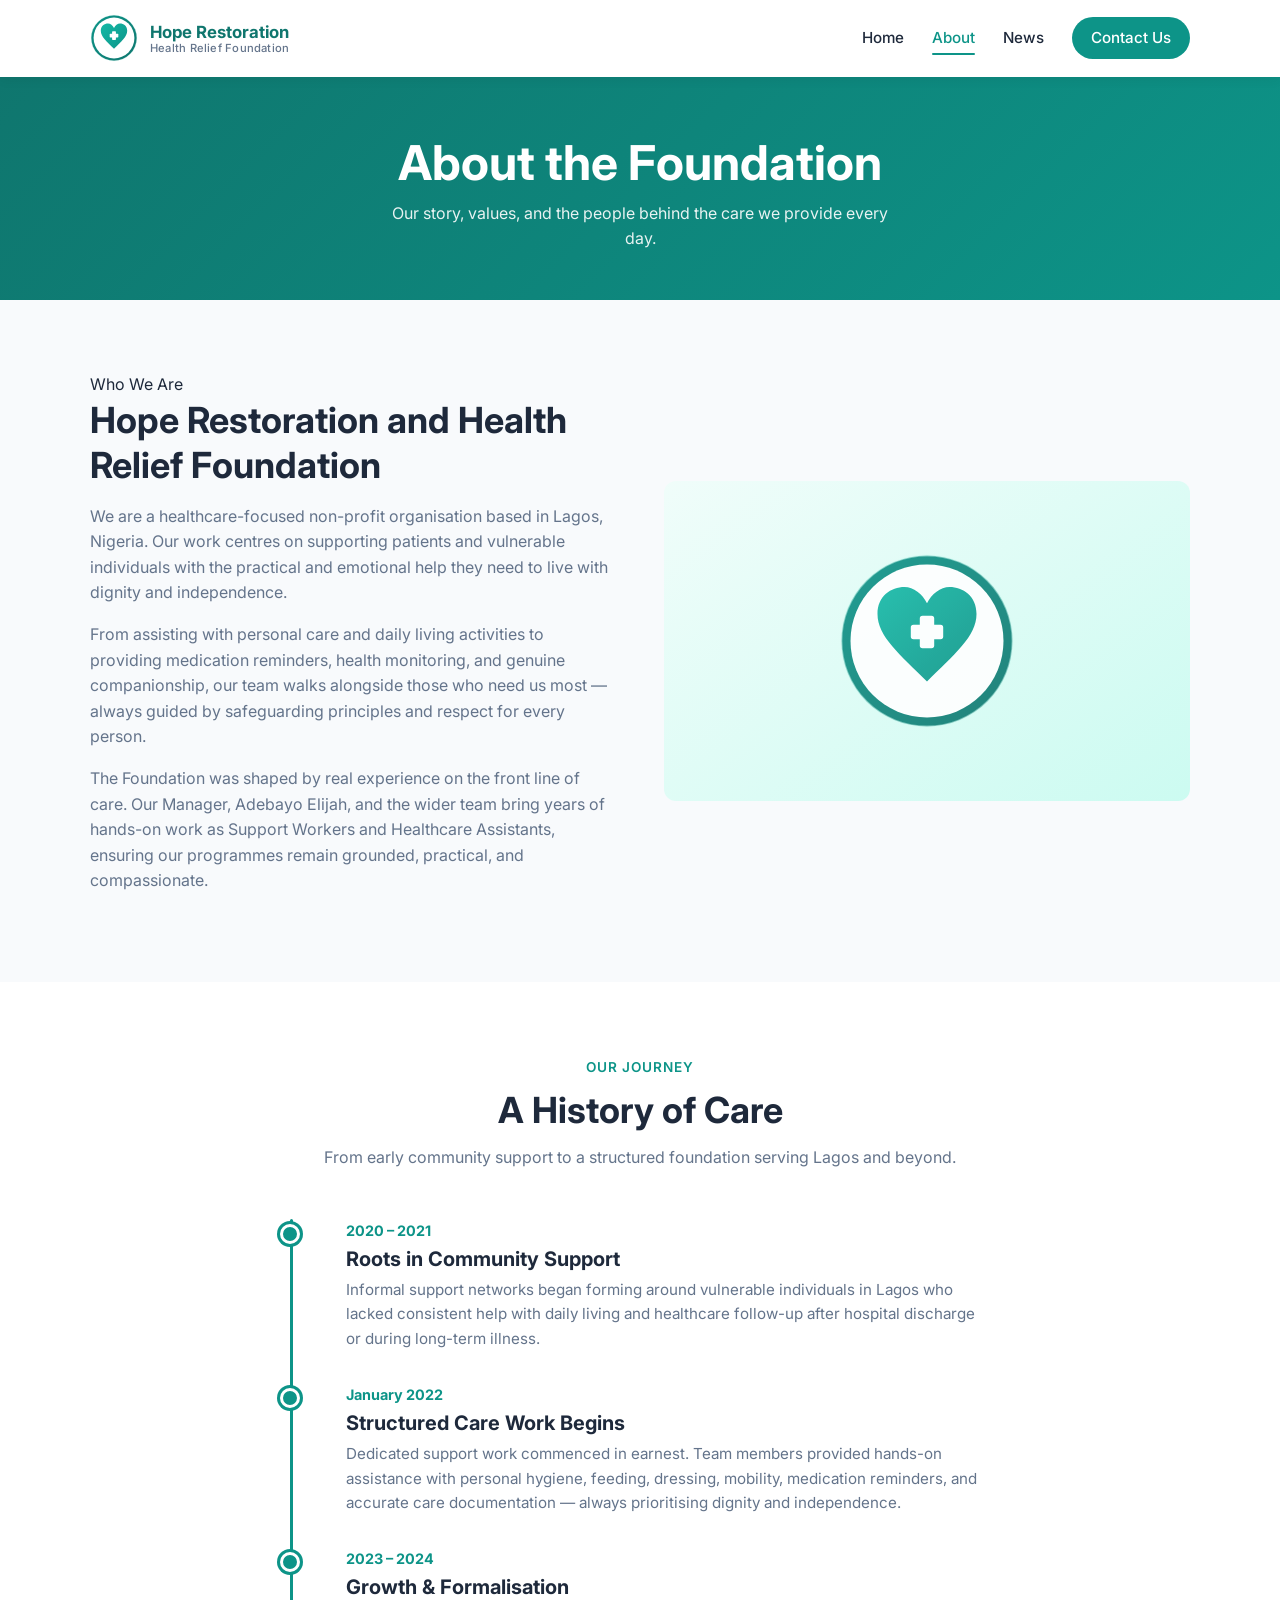
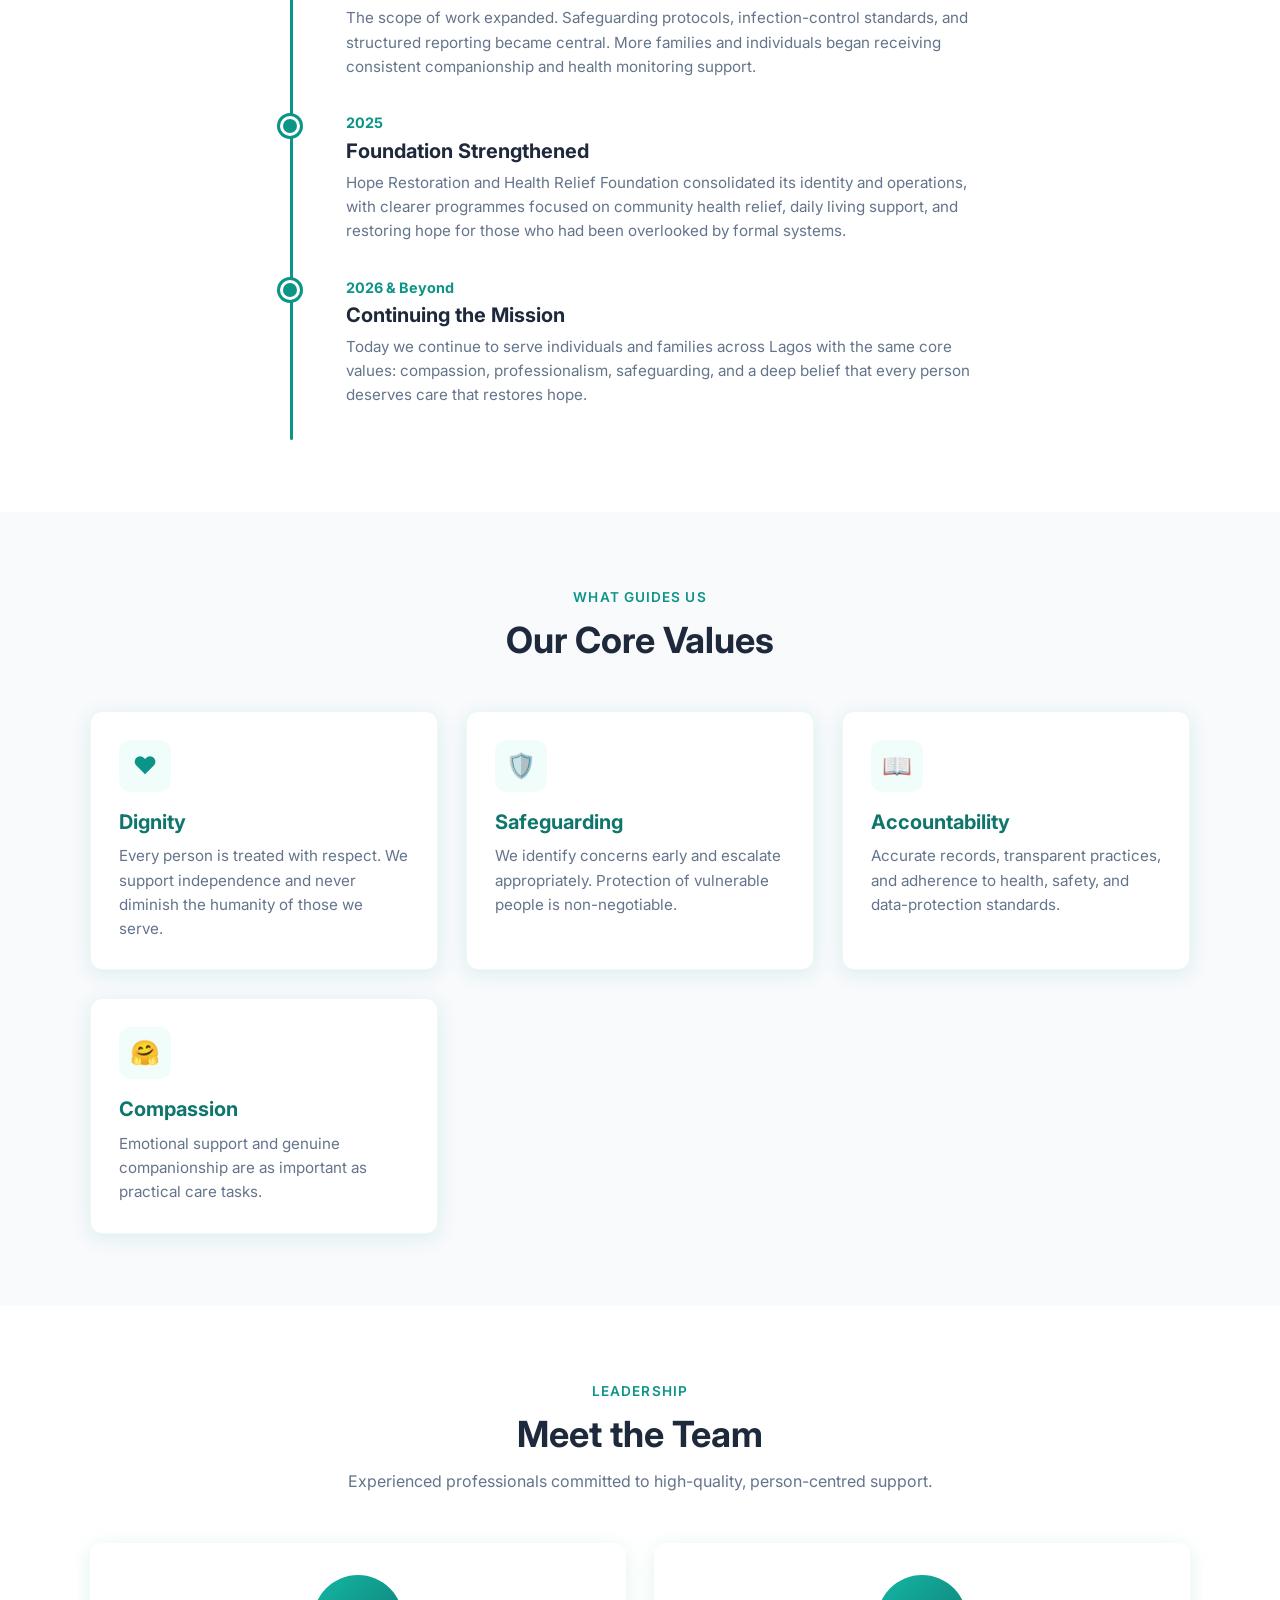
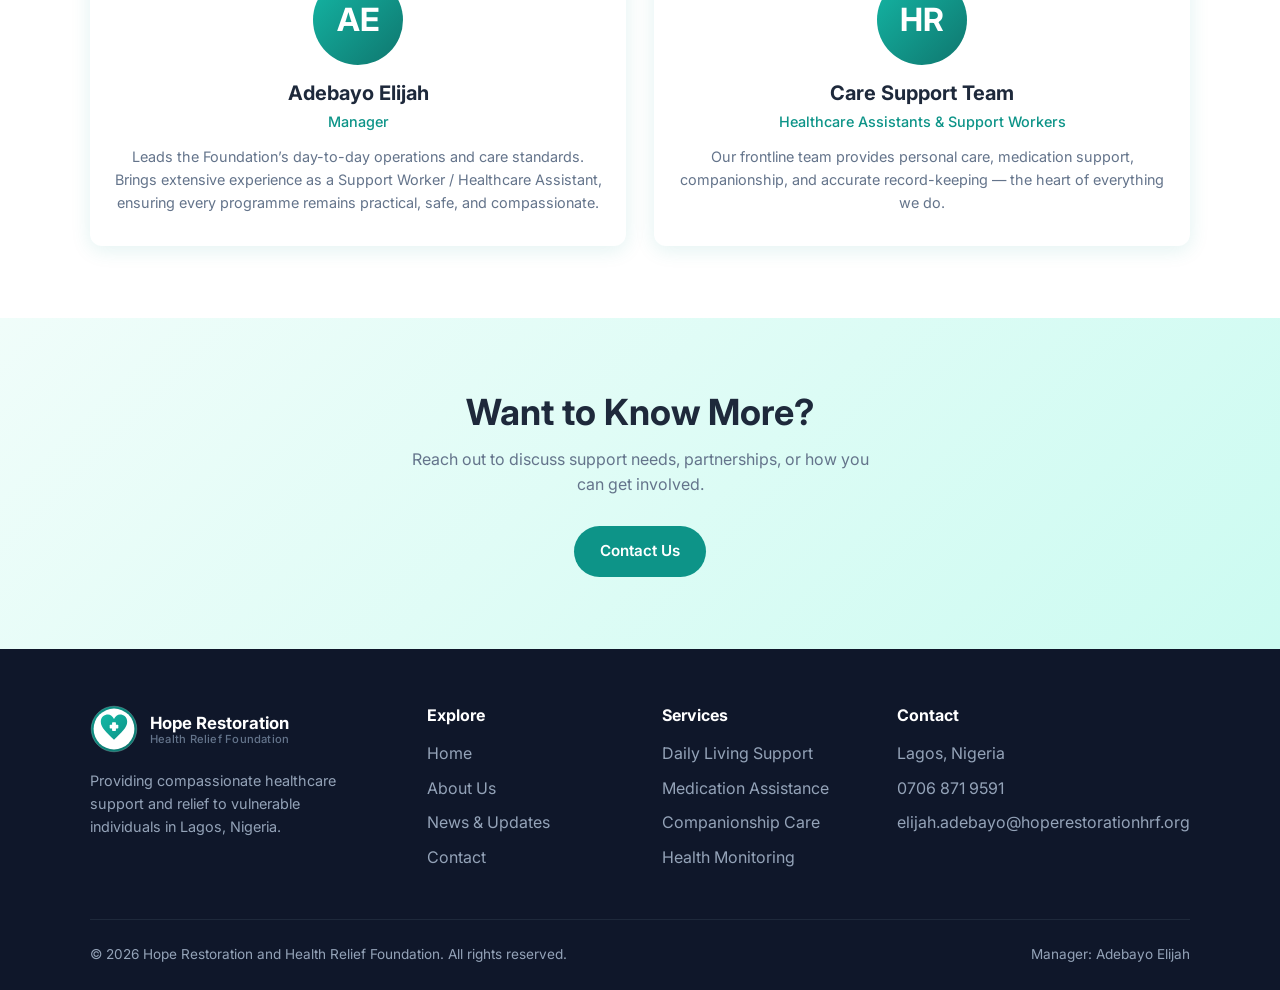
==== about.html @ 7fd4b3f9 "Add About, News and Contact pages - site complete" ====
<!DOCTYPE html>
<html lang="en">
<head>
  <meta charset="UTF-8" />
  <meta name="viewport" content="width=device-width, initial-scale=1.0" />
  <meta name="description" content="About Hope Restoration and Health Relief Foundation — our history, mission, and the team supporting vulnerable individuals in Lagos, Nigeria." />
  <title>About Us | Hope Restoration & Health Relief Foundation</title>
  <link rel="icon" href="favicon.svg" type="image/svg+xml" />
  <link rel="preconnect" href="https://fonts.googleapis.com" />
  <link rel="preconnect" href="https://fonts.gstatic.com" crossorigin />
  <link href="https://fonts.googleapis.com/css2?family=Inter:wght@400;500;600;700&display=swap" rel="stylesheet" />
  <link rel="stylesheet" href="css/styles.css" />
</head>
<body>
  <header class="header">
    <div class="container">
      <nav class="nav" aria-label="Main navigation">
        <a href="index.html" class="logo">
          <img src="images/logo.svg" alt="Hope Restoration Logo" width="48" height="48" />
          <div class="logo-text">
            <span>Hope Restoration</span>
            <span>Health Relief Foundation</span>
          </div>
        </a>
        <button class="menu-toggle" aria-label="Toggle menu" aria-expanded="false">
          <span></span><span></span><span></span>
        </button>
        <div class="nav-links">
          <a href="index.html">Home</a>
          <a href="about.html" class="active">About</a>
          <a href="news.html">News</a>
          <a href="contact.html" class="nav-cta">Contact Us</a>
        </div>
      </nav>
    </div>
  </header>

  <section class="page-hero">
    <div class="container">
      <h1>About the Foundation</h1>
      <p>Our story, values, and the people behind the care we provide every day.</p>
    </div>
  </section>

  <!-- Who We Are -->
  <section class="section">
    <div class="container">
      <div class="mission-grid">
        <div class="mission-content">
          <span class="eyebrow">Who We Are</span>
          <h2>Hope Restoration and Health Relief Foundation</h2>
          <p>
            We are a healthcare-focused non-profit organisation based in Lagos, Nigeria. 
            Our work centres on supporting patients and vulnerable individuals with the practical 
            and emotional help they need to live with dignity and independence.
          </p>
          <p>
            From assisting with personal care and daily living activities to providing medication 
            reminders, health monitoring, and genuine companionship, our team walks alongside those 
            who need us most — always guided by safeguarding principles and respect for every person.
          </p>
          <p>
            The Foundation was shaped by real experience on the front line of care. Our Manager, 
            Adebayo Elijah, and the wider team bring years of hands-on work as Support Workers and 
            Healthcare Assistants, ensuring our programmes remain grounded, practical, and compassionate.
          </p>
        </div>
        <div class="mission-image">
          <img src="images/logo.svg" alt="Foundation logo" width="180" height="180" />
        </div>
      </div>
    </div>
  </section>

  <!-- History / Timeline -->
  <section class="section bg-white">
    <div class="container">
      <div class="section-header">
        <span class="eyebrow">Our Journey</span>
        <h2>A History of Care</h2>
        <p>From early community support to a structured foundation serving Lagos and beyond.</p>
      </div>
      <div class="timeline">
        <div class="timeline-item">
          <div class="year">2020 – 2021</div>
          <h3>Roots in Community Support</h3>
          <p>
            Informal support networks began forming around vulnerable individuals in Lagos who lacked 
            consistent help with daily living and healthcare follow-up after hospital discharge or during long-term illness.
          </p>
        </div>
        <div class="timeline-item">
          <div class="year">January 2022</div>
          <h3>Structured Care Work Begins</h3>
          <p>
            Dedicated support work commenced in earnest. Team members provided hands-on assistance with 
            personal hygiene, feeding, dressing, mobility, medication reminders, and accurate care documentation — 
            always prioritising dignity and independence.
          </p>
        </div>
        <div class="timeline-item">
          <div class="year">2023 – 2024</div>
          <h3>Growth &amp; Formalisation</h3>
          <p>
            The scope of work expanded. Safeguarding protocols, infection-control standards, and structured 
            reporting became central. More families and individuals began receiving consistent companionship 
            and health monitoring support.
          </p>
        </div>
        <div class="timeline-item">
          <div class="year">2025</div>
          <h3>Foundation Strengthened</h3>
          <p>
            Hope Restoration and Health Relief Foundation consolidated its identity and operations, 
            with clearer programmes focused on community health relief, daily living support, and 
            restoring hope for those who had been overlooked by formal systems.
          </p>
        </div>
        <div class="timeline-item">
          <div class="year">2026 &amp; Beyond</div>
          <h3>Continuing the Mission</h3>
          <p>
            Today we continue to serve individuals and families across Lagos with the same core values: 
            compassion, professionalism, safeguarding, and a deep belief that every person deserves care that restores hope.
          </p>
        </div>
      </div>
    </div>
  </section>

  <!-- Values -->
  <section class="section">
    <div class="container">
      <div class="section-header">
        <span class="eyebrow">What Guides Us</span>
        <h2>Our Core Values</h2>
      </div>
      <div class="cards">
        <article class="card">
          <div class="card-icon">❤️</div>
          <h3>Dignity</h3>
          <p>Every person is treated with respect. We support independence and never diminish the humanity of those we serve.</p>
        </article>
        <article class="card">
          <div class="card-icon">🛡️</div>
          <h3>Safeguarding</h3>
          <p>We identify concerns early and escalate appropriately. Protection of vulnerable people is non-negotiable.</p>
        </article>
        <article class="card">
          <div class="card-icon">📖</div>
          <h3>Accountability</h3>
          <p>Accurate records, transparent practices, and adherence to health, safety, and data-protection standards.</p>
        </article>
        <article class="card">
          <div class="card-icon">🤗</div>
          <h3>Compassion</h3>
          <p>Emotional support and genuine companionship are as important as practical care tasks.</p>
        </article>
      </div>
    </div>
  </section>

  <!-- Team -->
  <section class="section bg-white">
    <div class="container">
      <div class="section-header">
        <span class="eyebrow">Leadership</span>
        <h2>Meet the Team</h2>
        <p>Experienced professionals committed to high-quality, person-centred support.</p>
      </div>
      <div class="team-grid">
        <article class="team-card">
          <div class="team-avatar">AE</div>
          <h3>Adebayo Elijah</h3>
          <p class="role">Manager</p>
          <p>
            Leads the Foundation’s day-to-day operations and care standards. Brings extensive 
            experience as a Support Worker / Healthcare Assistant, ensuring every programme 
            remains practical, safe, and compassionate.
          </p>
        </article>
        <article class="team-card">
          <div class="team-avatar">HR</div>
          <h3>Care Support Team</h3>
          <p class="role">Healthcare Assistants &amp; Support Workers</p>
          <p>
            Our frontline team provides personal care, medication support, companionship, 
            and accurate record-keeping — the heart of everything we do.
          </p>
        </article>
      </div>
    </div>
  </section>

  <!-- CTA -->
  <section class="section" style="background: linear-gradient(135deg, #f0fdfa, #ccfbf1);">
    <div class="container text-center">
      <h2>Want to Know More?</h2>
      <p style="color: var(--text-muted); max-width: 480px; margin: 0.75rem auto 1.75rem;">
        Reach out to discuss support needs, partnerships, or how you can get involved.
      </p>
      <a href="contact.html" class="btn btn-primary" style="background: var(--primary); color: white;">Contact Us</a>
    </div>
  </section>

  <footer class="footer">
    <div class="container">
      <div class="footer-grid">
        <div class="footer-brand">
          <a href="index.html" class="logo">
            <img src="images/logo.svg" alt="" width="40" height="40" />
            <div class="logo-text">
              <span style="color: white;">Hope Restoration</span>
              <span>Health Relief Foundation</span>
            </div>
          </a>
          <p>Providing compassionate healthcare support and relief to vulnerable individuals in Lagos, Nigeria.</p>
        </div>
        <div>
          <h4>Explore</h4>
          <ul>
            <li><a href="index.html">Home</a></li>
            <li><a href="about.html">About Us</a></li>
            <li><a href="news.html">News &amp; Updates</a></li>
            <li><a href="contact.html">Contact</a></li>
          </ul>
        </div>
        <div>
          <h4>Services</h4>
          <ul>
            <li>Daily Living Support</li>
            <li>Medication Assistance</li>
            <li>Companionship Care</li>
            <li>Health Monitoring</li>
          </ul>
        </div>
        <div>
          <h4>Contact</h4>
          <ul>
            <li>Lagos, Nigeria</li>
            <li><a href="tel:+2347068719591">0706 871 9591</a></li>
            <li><a href="mailto:elijah.adebayo@hoperestorationhrf.org">elijah.adebayo@hoperestorationhrf.org</a></li>
          </ul>
        </div>
      </div>
      <div class="footer-bottom">
        <p>&copy; 2026 Hope Restoration and Health Relief Foundation. All rights reserved.</p>
        <p>Manager: Adebayo Elijah</p>
      </div>
    </div>
  </footer>

  <script src="js/main.js"></script>
</body>
</html>
---- css/styles.css ----
/* Hope Restoration and Health Relief Foundation - Main Styles */

:root {
  --primary: #0d9488;
  --primary-dark: #0f766e;
  --primary-light: #14b8a6;
  --accent: #f0fdfa;
  --text: #1e293b;
  --text-muted: #64748b;
  --white: #ffffff;
  --bg: #f8fafc;
  --shadow: 0 4px 20px rgba(13, 148, 136, 0.12);
  --shadow-lg: 0 10px 40px rgba(13, 148, 136, 0.15);
  --radius: 12px;
  --transition: all 0.3s ease;
}

* {
  margin: 0;
  padding: 0;
  box-sizing: border-box;
}

html {
  scroll-behavior: smooth;
}

body {
  font-family: 'Inter', 'Segoe UI', system-ui, -apple-system, sans-serif;
  color: var(--text);
  background: var(--bg);
  line-height: 1.6;
  overflow-x: hidden;
}

img {
  max-width: 100%;
  height: auto;
  display: block;
}

a {
  text-decoration: none;
  color: inherit;
  transition: var(--transition);
}

ul {
  list-style: none;
}

/* Typography */
h1, h2, h3, h4 {
  font-weight: 700;
  line-height: 1.25;
  color: var(--text);
}

h1 { font-size: clamp(2rem, 5vw, 3rem); }
h2 { font-size: clamp(1.6rem, 4vw, 2.25rem); }
h3 { font-size: 1.25rem; }

.container {
  width: 100%;
  max-width: 1140px;
  margin: 0 auto;
  padding: 0 1.25rem;
}

/* Header & Nav */
.header {
  background: var(--white);
  box-shadow: 0 2px 12px rgba(0,0,0,0.06);
  position: sticky;
  top: 0;
  z-index: 1000;
}

.nav {
  display: flex;
  align-items: center;
  justify-content: space-between;
  padding: 0.9rem 0;
  gap: 1rem;
}

.logo {
  display: flex;
  align-items: center;
  gap: 0.75rem;
  font-weight: 700;
  font-size: 1.1rem;
  color: var(--primary-dark);
}

.logo img {
  width: 48px;
  height: 48px;
}

.logo-text {
  display: flex;
  flex-direction: column;
  line-height: 1.2;
}

.logo-text span:first-child {
  font-size: 1.05rem;
}

.logo-text span:last-child {
  font-size: 0.7rem;
  font-weight: 500;
  color: var(--text-muted);
  letter-spacing: 0.02em;
}

.nav-links {
  display: flex;
  align-items: center;
  gap: 1.75rem;
}

.nav-links a {
  font-weight: 500;
  font-size: 0.95rem;
  color: var(--text);
  position: relative;
}

.nav-links a:hover,
.nav-links a.active {
  color: var(--primary);
}

.nav-links a.active::after,
.nav-links a:hover::after {
  content: '';
  position: absolute;
  bottom: -4px;
  left: 0;
  width: 100%;
  height: 2px;
  background: var(--primary);
  border-radius: 2px;
}

.nav-cta {
  background: var(--primary);
  color: var(--white) !important;
  padding: 0.55rem 1.2rem;
  border-radius: 50px;
  font-weight: 600;
}

.nav-cta:hover {
  background: var(--primary-dark);
  transform: translateY(-1px);
}

.nav-cta::after {
  display: none !important;
}

.menu-toggle {
  display: none;
  flex-direction: column;
  gap: 5px;
  background: none;
  border: none;
  cursor: pointer;
  padding: 4px;
}

.menu-toggle span {
  width: 24px;
  height: 2.5px;
  background: var(--text);
  border-radius: 2px;
  transition: var(--transition);
}

/* Hero */
.hero {
  background: linear-gradient(135deg, #0f766e 0%, #0d9488 50%, #14b8a6 100%);
  color: var(--white);
  padding: 5rem 0 4.5rem;
  position: relative;
  overflow: hidden;
}

.hero::before {
  content: '';
  position: absolute;
  top: -50%;
  right: -20%;
  width: 60%;
  height: 150%;
  background: radial-gradient(circle, rgba(255,255,255,0.08) 0%, transparent 70%);
  pointer-events: none;
}

.hero-content {
  position: relative;
  z-index: 1;
  max-width: 700px;
}

.hero-badge {
  display: inline-block;
  background: rgba(255,255,255,0.18);
  backdrop-filter: blur(8px);
  padding: 0.4rem 1rem;
  border-radius: 50px;
  font-size: 0.85rem;
  font-weight: 500;
  margin-bottom: 1.25rem;
  border: 1px solid rgba(255,255,255,0.25);
}

.hero h1 {
  color: var(--white);
  margin-bottom: 1rem;
  letter-spacing: -0.02em;
}

.hero p {
  font-size: 1.15rem;
  opacity: 0.95;
  margin-bottom: 2rem;
  max-width: 560px;
}

.hero-buttons {
  display: flex;
  flex-wrap: wrap;
  gap: 1rem;
}

.btn {
  display: inline-flex;
  align-items: center;
  gap: 0.5rem;
  padding: 0.85rem 1.6rem;
  border-radius: 50px;
  font-weight: 600;
  font-size: 0.95rem;
  border: none;
  cursor: pointer;
  transition: var(--transition);
}

.btn-primary {
  background: var(--white);
  color: var(--primary-dark);
}

.btn-primary:hover {
  transform: translateY(-2px);
  box-shadow: 0 8px 25px rgba(0,0,0,0.15);
}

.btn-outline {
  background: transparent;
  color: var(--white);
  border: 2px solid rgba(255,255,255,0.7);
}

.btn-outline:hover {
  background: rgba(255,255,255,0.12);
  border-color: var(--white);
}

/* Sections */
.section {
  padding: 4.5rem 0;
}

.section-header {
  text-align: center;
  max-width: 640px;
  margin: 0 auto 3rem;
}

.section-header .eyebrow {
  display: inline-block;
  color: var(--primary);
  font-weight: 600;
  font-size: 0.85rem;
  text-transform: uppercase;
  letter-spacing: 0.08em;
  margin-bottom: 0.6rem;
}

.section-header p {
  color: var(--text-muted);
  margin-top: 0.75rem;
}

/* Cards grid */
.cards {
  display: grid;
  grid-template-columns: repeat(auto-fit, minmax(280px, 1fr));
  gap: 1.75rem;
}

.card {
  background: var(--white);
  border-radius: var(--radius);
  padding: 1.75rem;
  box-shadow: var(--shadow);
  transition: var(--transition);
  border: 1px solid rgba(13, 148, 136, 0.08);
}

.card:hover {
  transform: translateY(-4px);
  box-shadow: var(--shadow-lg);
}

.card-icon {
  width: 52px;
  height: 52px;
  background: var(--accent);
  border-radius: 12px;
  display: flex;
  align-items: center;
  justify-content: center;
  margin-bottom: 1.1rem;
  color: var(--primary);
  font-size: 1.5rem;
}

.card h3 {
  margin-bottom: 0.6rem;
  color: var(--primary-dark);
}

.card p {
  color: var(--text-muted);
  font-size: 0.95rem;
}

/* Stats */
.stats {
  background: var(--primary-dark);
  color: var(--white);
  padding: 3.5rem 0;
}

.stats-grid {
  display: grid;
  grid-template-columns: repeat(auto-fit, minmax(180px, 1fr));
  gap: 2rem;
  text-align: center;
}

.stat-item h3 {
  font-size: 2.5rem;
  color: var(--white);
  margin-bottom: 0.3rem;
}

.stat-item p {
  opacity: 0.9;
  font-size: 0.95rem;
}

/* About preview / Mission */
.mission-grid {
  display: grid;
  grid-template-columns: 1fr 1fr;
  gap: 3rem;
  align-items: center;
}

.mission-content h2 {
  margin-bottom: 1rem;
}

.mission-content p {
  color: var(--text-muted);
  margin-bottom: 1rem;
}

.mission-list {
  margin-top: 1.5rem;
}

.mission-list li {
  display: flex;
  align-items: flex-start;
  gap: 0.75rem;
  margin-bottom: 0.85rem;
  color: var(--text);
}

.mission-list li::before {
  content: '✓';
  color: var(--primary);
  font-weight: 700;
  flex-shrink: 0;
}

.mission-image {
  background: linear-gradient(145deg, var(--accent), #ccfbf1);
  border-radius: var(--radius);
  padding: 2.5rem;
  display: flex;
  align-items: center;
  justify-content: center;
  min-height: 320px;
}

.mission-image img {
  width: 180px;
  opacity: 0.9;
}

/* News cards */
.news-card {
  overflow: hidden;
  padding: 0;
}

.news-card .news-img {
  height: 180px;
  background: linear-gradient(135deg, var(--primary-light), var(--primary));
  display: flex;
  align-items: center;
  justify-content: center;
  color: white;
  font-size: 2.5rem;
}

.news-card .news-body {
  padding: 1.5rem;
}

.news-meta {
  font-size: 0.8rem;
  color: var(--text-muted);
  margin-bottom: 0.5rem;
}

.news-card h3 {
  margin-bottom: 0.5rem;
  font-size: 1.15rem;
}

.news-card a.read-more {
  color: var(--primary);
  font-weight: 600;
  font-size: 0.9rem;
  display: inline-flex;
  align-items: center;
  gap: 0.3rem;
  margin-top: 0.75rem;
}

.news-card a.read-more:hover {
  gap: 0.5rem;
}

/* Contact */
.contact-grid {
  display: grid;
  grid-template-columns: 1fr 1.2fr;
  gap: 2.5rem;
}

.contact-info {
  background: var(--white);
  border-radius: var(--radius);
  padding: 2rem;
  box-shadow: var(--shadow);
}

.contact-item {
  display: flex;
  gap: 1rem;
  margin-bottom: 1.5rem;
  align-items: flex-start;
}

.contact-item:last-child {
  margin-bottom: 0;
}

.contact-icon {
  width: 44px;
  height: 44px;
  background: var(--accent);
  border-radius: 10px;
  display: flex;
  align-items: center;
  justify-content: center;
  color: var(--primary);
  flex-shrink: 0;
  font-size: 1.2rem;
}

.contact-item h4 {
  font-size: 0.95rem;
  margin-bottom: 0.2rem;
}

.contact-item p,
.contact-item a {
  color: var(--text-muted);
  font-size: 0.95rem;
}

.contact-item a:hover {
  color: var(--primary);
}

.contact-form {
  background: var(--white);
  border-radius: var(--radius);
  padding: 2rem;
  box-shadow: var(--shadow);
}

.form-group {
  margin-bottom: 1.25rem;
}

.form-group label {
  display: block;
  font-weight: 500;
  font-size: 0.9rem;
  margin-bottom: 0.4rem;
  color: var(--text);
}

.form-group input,
.form-group textarea,
.form-group select {
  width: 100%;
  padding: 0.75rem 1rem;
  border: 1.5px solid #e2e8f0;
  border-radius: 8px;
  font-size: 0.95rem;
  font-family: inherit;
  transition: var(--transition);
  background: #f8fafc;
}

.form-group input:focus,
.form-group textarea:focus,
.form-group select:focus {
  outline: none;
  border-color: var(--primary);
  background: var(--white);
  box-shadow: 0 0 0 3px rgba(13, 148, 136, 0.12);
}

.form-group textarea {
  min-height: 130px;
  resize: vertical;
}

.btn-submit {
  background: var(--primary);
  color: var(--white);
  width: 100%;
  justify-content: center;
  padding: 0.9rem;
}

.btn-submit:hover {
  background: var(--primary-dark);
}

/* Footer */
.footer {
  background: #0f172a;
  color: #94a3b8;
  padding: 3.5rem 0 1.5rem;
}

.footer-grid {
  display: grid;
  grid-template-columns: 1.5fr 1fr 1fr 1fr;
  gap: 2rem;
  margin-bottom: 2.5rem;
}

.footer-brand .logo {
  color: var(--white);
  margin-bottom: 1rem;
}

.footer-brand p {
  font-size: 0.9rem;
  max-width: 280px;
  line-height: 1.6;
}

.footer h4 {
  color: var(--white);
  font-size: 1rem;
  margin-bottom: 1rem;
}

.footer ul li {
  margin-bottom: 0.55rem;
}

.footer a:hover {
  color: var(--primary-light);
}

.footer-bottom {
  border-top: 1px solid #1e293b;
  padding-top: 1.5rem;
  display: flex;
  justify-content: space-between;
  align-items: center;
  flex-wrap: wrap;
  gap: 1rem;
  font-size: 0.85rem;
}

/* Page hero (inner pages) */
.page-hero {
  background: linear-gradient(135deg, #0f766e, #0d9488);
  color: white;
  padding: 3.5rem 0 3rem;
  text-align: center;
}

.page-hero h1 {
  color: white;
  margin-bottom: 0.5rem;
}

.page-hero p {
  opacity: 0.9;
  max-width: 520px;
  margin: 0 auto;
}

/* Timeline for history */
.timeline {
  position: relative;
  max-width: 700px;
  margin: 0 auto;
  padding-left: 2rem;
}

.timeline::before {
  content: '';
  position: absolute;
  left: 0;
  top: 0;
  bottom: 0;
  width: 3px;
  background: var(--primary);
  border-radius: 3px;
}

.timeline-item {
  position: relative;
  padding-bottom: 2rem;
  padding-left: 1.5rem;
}

.timeline-item::before {
  content: '';
  position: absolute;
  left: -2rem;
  top: 0.3rem;
  width: 14px;
  height: 14px;
  background: var(--primary);
  border-radius: 50%;
  border: 3px solid var(--white);
  box-shadow: 0 0 0 3px var(--primary);
  transform: translateX(-50%);
}

.timeline-item .year {
  font-weight: 700;
  color: var(--primary);
  font-size: 0.9rem;
  margin-bottom: 0.3rem;
}

.timeline-item h3 {
  margin-bottom: 0.4rem;
}

.timeline-item p {
  color: var(--text-muted);
  font-size: 0.95rem;
}

/* Team */
.team-grid {
  display: grid;
  grid-template-columns: repeat(auto-fit, minmax(240px, 1fr));
  gap: 1.75rem;
}

.team-card {
  text-align: center;
  background: var(--white);
  border-radius: var(--radius);
  padding: 2rem 1.5rem;
  box-shadow: var(--shadow);
}

.team-avatar {
  width: 90px;
  height: 90px;
  background: linear-gradient(135deg, var(--primary-light), var(--primary-dark));
  border-radius: 50%;
  margin: 0 auto 1rem;
  display: flex;
  align-items: center;
  justify-content: center;
  color: white;
  font-size: 2rem;
  font-weight: 700;
}

.team-card h3 {
  margin-bottom: 0.25rem;
}

.team-card .role {
  color: var(--primary);
  font-size: 0.9rem;
  font-weight: 500;
  margin-bottom: 0.75rem;
}

.team-card p {
  color: var(--text-muted);
  font-size: 0.9rem;
}

/* Responsive */
@media (max-width: 900px) {
  .mission-grid,
  .contact-grid {
    grid-template-columns: 1fr;
  }

  .footer-grid {
    grid-template-columns: 1fr 1fr;
  }

  .mission-image {
    min-height: 240px;
  }
}

@media (max-width: 768px) {
  .menu-toggle {
    display: flex;
  }

  .nav-links {
    position: fixed;
    top: 70px;
    left: 0;
    right: 0;
    background: var(--white);
    flex-direction: column;
    padding: 1.5rem;
    gap: 1rem;
    box-shadow: 0 10px 30px rgba(0,0,0,0.1);
    transform: translateY(-120%);
    opacity: 0;
    pointer-events: none;
    transition: var(--transition);
  }

  .nav-links.open {
    transform: translateY(0);
    opacity: 1;
    pointer-events: auto;
  }

  .nav-cta {
    width: 100%;
    text-align: center;
    justify-content: center;
  }

  .hero {
    padding: 3.5rem 0 3rem;
  }

  .footer-grid {
    grid-template-columns: 1fr;
  }

  .footer-bottom {
    flex-direction: column;
    text-align: center;
  }
}

/* Utilities */
.text-center { text-align: center; }
.mt-1 { margin-top: 0.5rem; }
.mt-2 { margin-top: 1rem; }
.mb-2 { margin-bottom: 1rem; }
.bg-white { background: var(--white); }
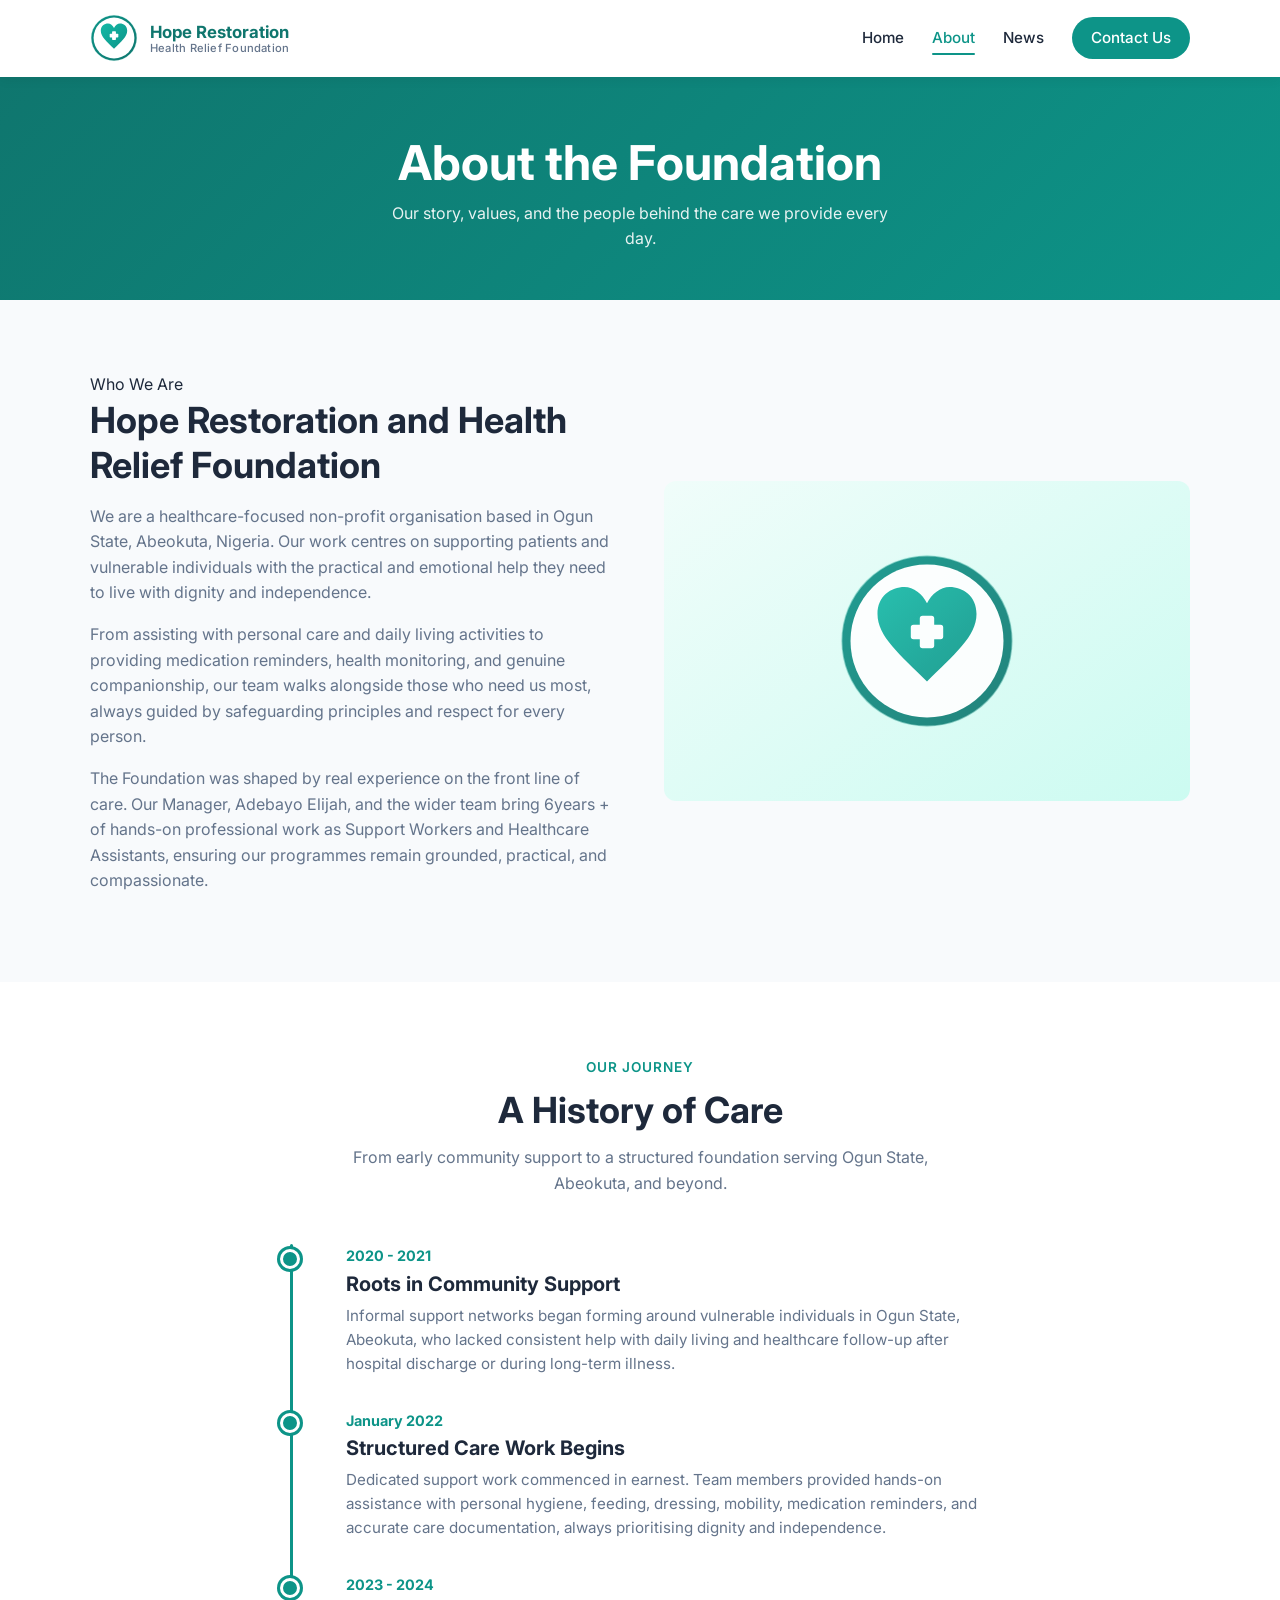
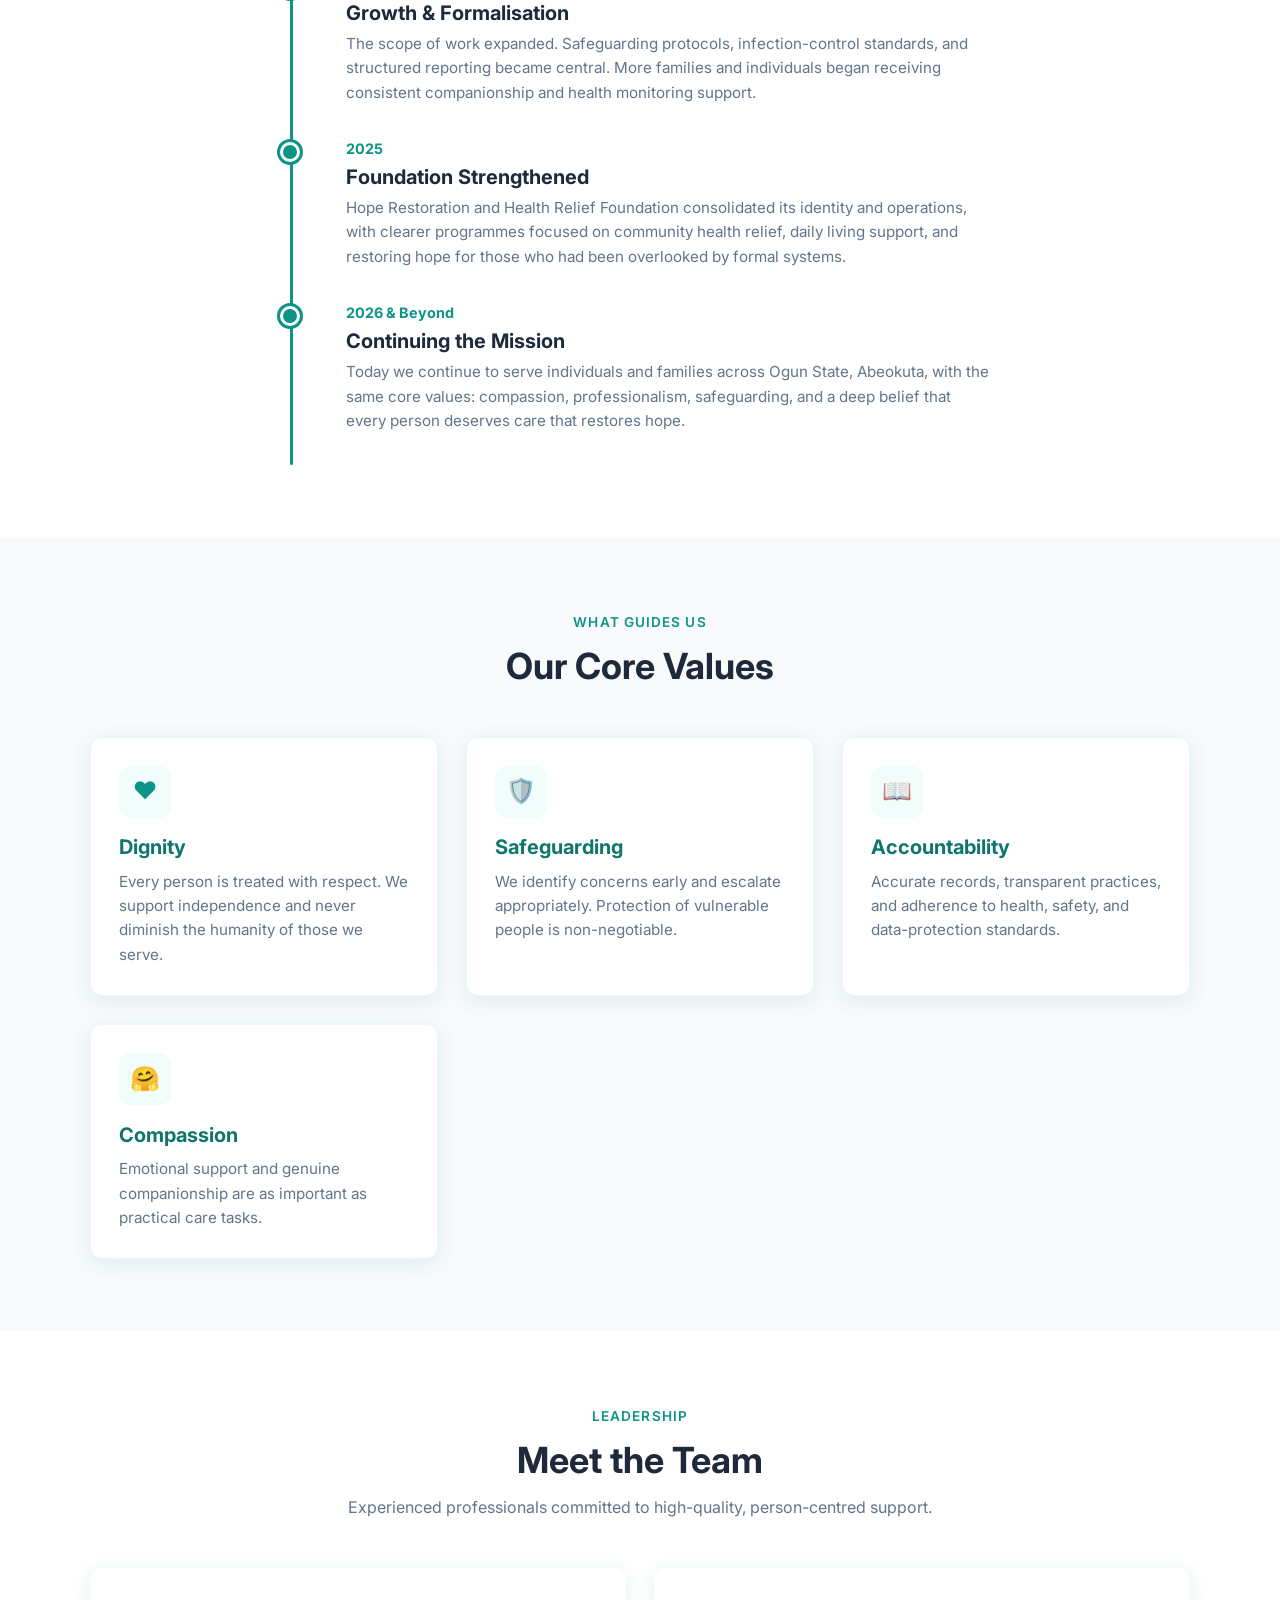
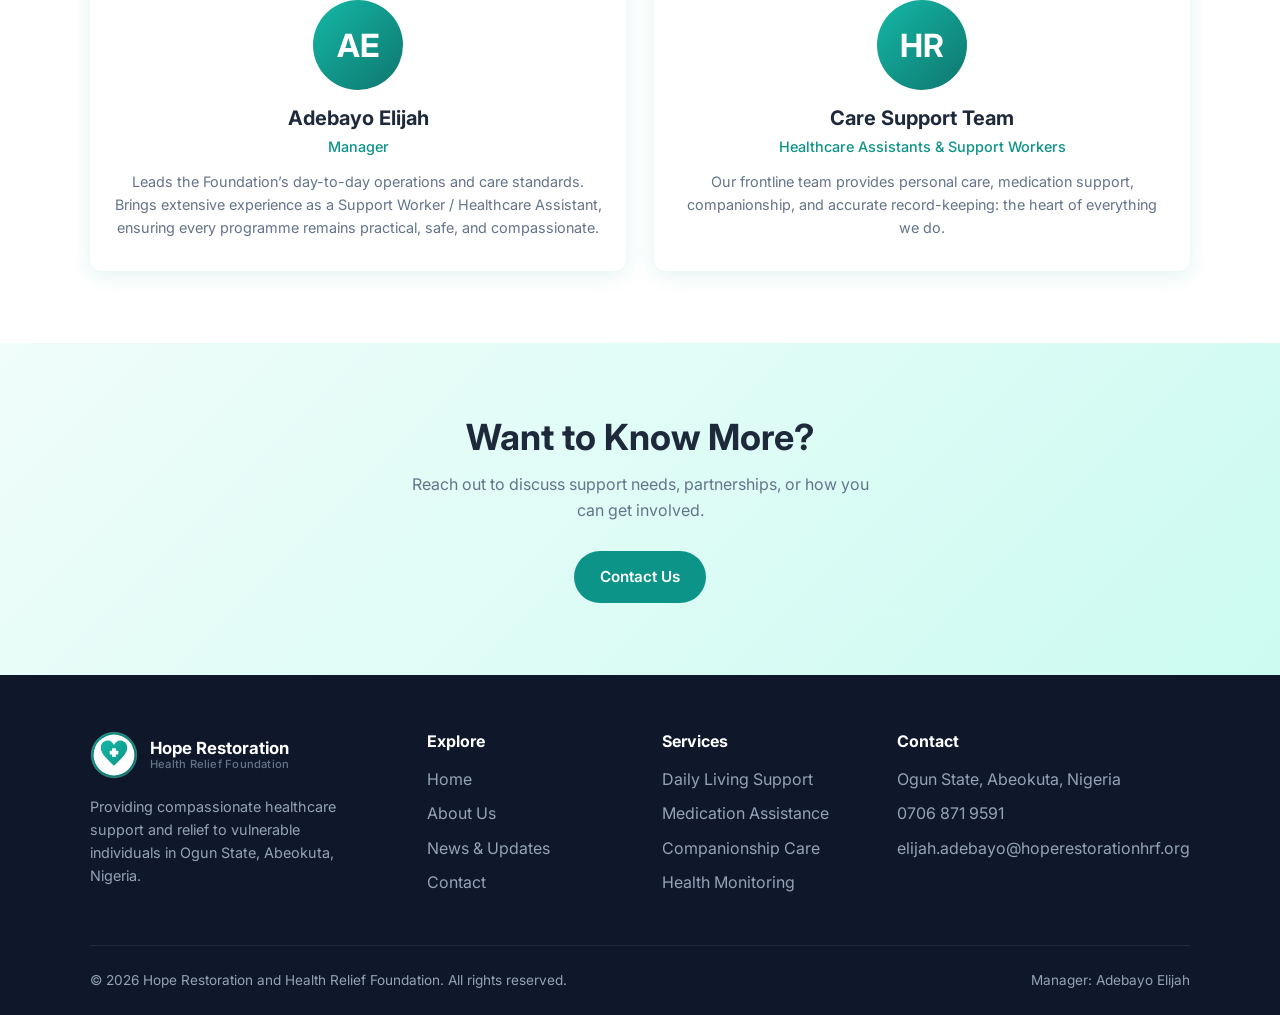
==== commit b352a7b1: "Update location to Ogun State Abeokuta, set professional years to 6years +, remove AI-style em-dashe" ====
--- a/about.html
+++ b/about.html
@@ -3,7 +3,7 @@
 <head>
   <meta charset="UTF-8" />
   <meta name="viewport" content="width=device-width, initial-scale=1.0" />
-  <meta name="description" content="About Hope Restoration and Health Relief Foundation — our history, mission, and the team supporting vulnerable individuals in Lagos, Nigeria." />
+  <meta name="description" content="About Hope Restoration and Health Relief Foundation: our history, mission, and the team supporting vulnerable individuals in Ogun State, Abeokuta, Nigeria." />
   <title>About Us | Hope Restoration & Health Relief Foundation</title>
   <link rel="icon" href="favicon.svg" type="image/svg+xml" />
   <link rel="preconnect" href="https://fonts.googleapis.com" />
@@ -50,18 +50,18 @@
           <span class="eyebrow">Who We Are</span>
           <h2>Hope Restoration and Health Relief Foundation</h2>
           <p>
-            We are a healthcare-focused non-profit organisation based in Lagos, Nigeria. 
+            We are a healthcare-focused non-profit organisation based in Ogun State, Abeokuta, Nigeria. 
             Our work centres on supporting patients and vulnerable individuals with the practical 
             and emotional help they need to live with dignity and independence.
           </p>
           <p>
             From assisting with personal care and daily living activities to providing medication 
             reminders, health monitoring, and genuine companionship, our team walks alongside those 
-            who need us most — always guided by safeguarding principles and respect for every person.
+            who need us most, always guided by safeguarding principles and respect for every person.
           </p>
           <p>
             The Foundation was shaped by real experience on the front line of care. Our Manager, 
-            Adebayo Elijah, and the wider team bring years of hands-on work as Support Workers and 
+            Adebayo Elijah, and the wider team bring 6years + of hands-on professional work as Support Workers and 
             Healthcare Assistants, ensuring our programmes remain grounded, practical, and compassionate.
           </p>
         </div>
@@ -78,14 +78,14 @@
       <div class="section-header">
         <span class="eyebrow">Our Journey</span>
         <h2>A History of Care</h2>
-        <p>From early community support to a structured foundation serving Lagos and beyond.</p>
+        <p>From early community support to a structured foundation serving Ogun State, Abeokuta, and beyond.</p>
       </div>
       <div class="timeline">
         <div class="timeline-item">
-          <div class="year">2020 – 2021</div>
+          <div class="year">2020 - 2021</div>
           <h3>Roots in Community Support</h3>
           <p>
-            Informal support networks began forming around vulnerable individuals in Lagos who lacked 
+            Informal support networks began forming around vulnerable individuals in Ogun State, Abeokuta, who lacked 
             consistent help with daily living and healthcare follow-up after hospital discharge or during long-term illness.
           </p>
         </div>
@@ -94,12 +94,12 @@
           <h3>Structured Care Work Begins</h3>
           <p>
             Dedicated support work commenced in earnest. Team members provided hands-on assistance with 
-            personal hygiene, feeding, dressing, mobility, medication reminders, and accurate care documentation — 
+            personal hygiene, feeding, dressing, mobility, medication reminders, and accurate care documentation, 
             always prioritising dignity and independence.
           </p>
         </div>
         <div class="timeline-item">
-          <div class="year">2023 – 2024</div>
+          <div class="year">2023 - 2024</div>
           <h3>Growth &amp; Formalisation</h3>
           <p>
             The scope of work expanded. Safeguarding protocols, infection-control standards, and structured 
@@ -120,7 +120,7 @@
           <div class="year">2026 &amp; Beyond</div>
           <h3>Continuing the Mission</h3>
           <p>
-            Today we continue to serve individuals and families across Lagos with the same core values: 
+            Today we continue to serve individuals and families across Ogun State, Abeokuta, with the same core values: 
             compassion, professionalism, safeguarding, and a deep belief that every person deserves care that restores hope.
           </p>
         </div>
@@ -185,7 +185,7 @@
           <p class="role">Healthcare Assistants &amp; Support Workers</p>
           <p>
             Our frontline team provides personal care, medication support, companionship, 
-            and accurate record-keeping — the heart of everything we do.
+            and accurate record-keeping: the heart of everything we do.
           </p>
         </article>
       </div>
@@ -214,7 +214,7 @@
               <span>Health Relief Foundation</span>
             </div>
           </a>
-          <p>Providing compassionate healthcare support and relief to vulnerable individuals in Lagos, Nigeria.</p>
+          <p>Providing compassionate healthcare support and relief to vulnerable individuals in Ogun State, Abeokuta, Nigeria.</p>
         </div>
         <div>
           <h4>Explore</h4>
@@ -237,7 +237,7 @@
         <div>
           <h4>Contact</h4>
           <ul>
-            <li>Lagos, Nigeria</li>
+            <li>Ogun State, Abeokuta, Nigeria</li>
             <li><a href="tel:+2347068719591">0706 871 9591</a></li>
             <li><a href="mailto:elijah.adebayo@hoperestorationhrf.org">elijah.adebayo@hoperestorationhrf.org</a></li>
           </ul>
--- a/css/styles.css
+++ b/css/styles.css
@@ -356,9 +356,11 @@
 }
 
 .stat-item h3 {
-  font-size: 2.5rem;
+  font-size: clamp(1.85rem, 3.2vw, 2.35rem);
+  font-weight: 700;
   color: var(--white);
   margin-bottom: 0.3rem;
+  letter-spacing: -0.02em;
 }
 
 .stat-item p {
